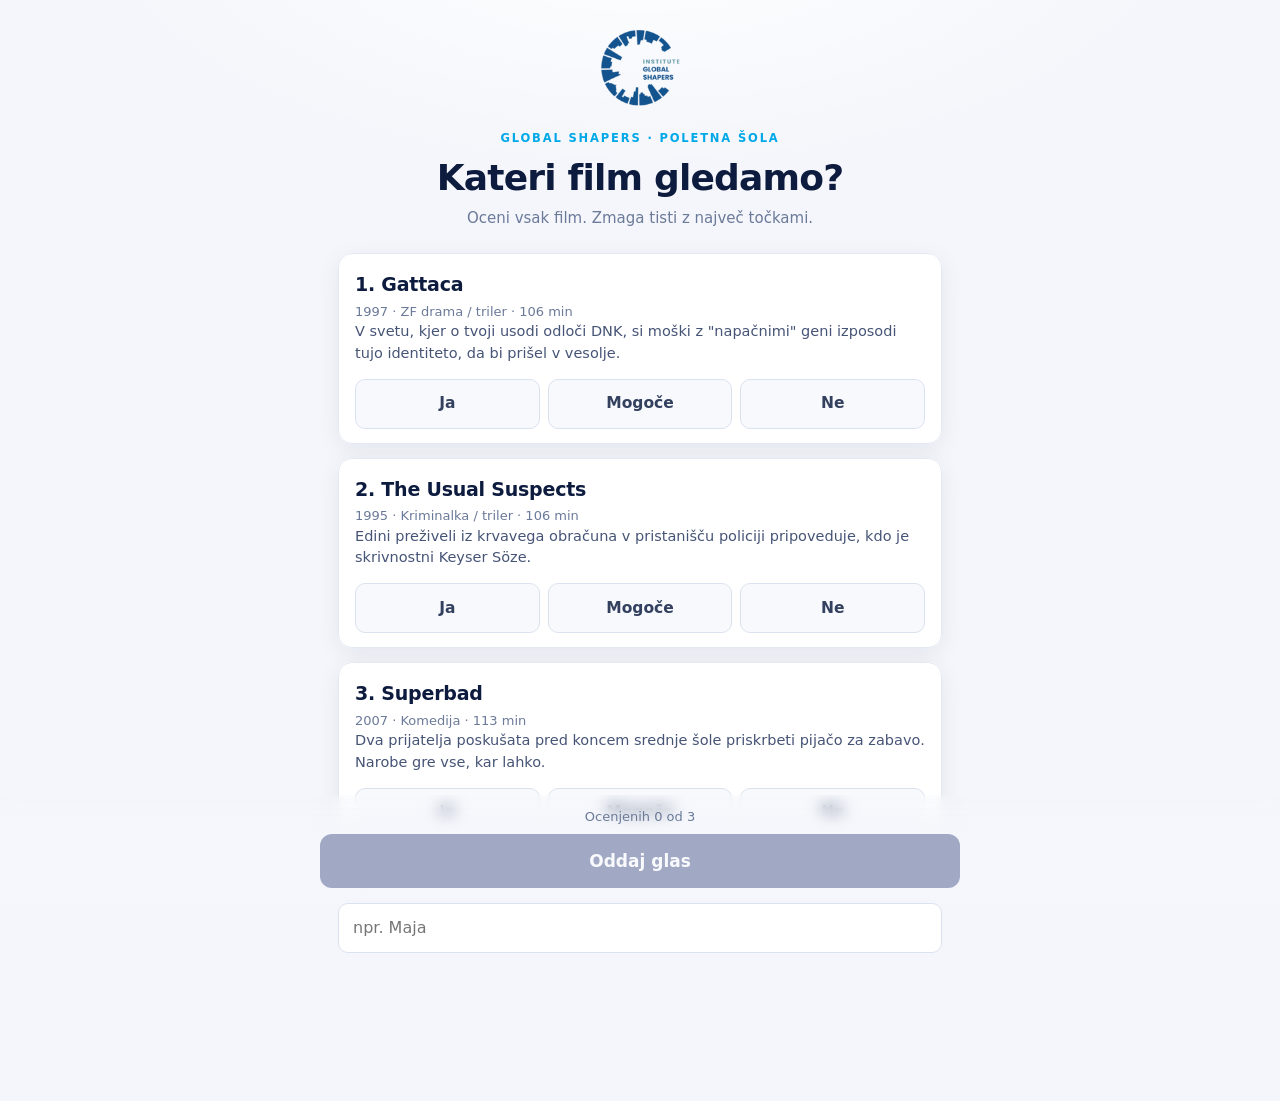
==== index.html @ 5f7be30f "Izbor filma — glasovalna aplikacija za poletno šolo Statična aplikacija (app/) + Apps Script zaledje" ====
<!doctype html>
<html lang="sl">
<head>
<meta charset="utf-8">
<meta name="viewport" content="width=device-width, initial-scale=1">
<meta name="theme-color" content="#f4f6fb">
<title>Izbor filma</title>
<link rel="stylesheet" href="stil.css">
</head>
<body>

<div class="ovoj">
  <header class="glava">
    <img class="logo" src="logo.png" alt="Inštitut Global Shapers" width="128" height="128">
    <div class="znacka">Global Shapers · Poletna šola</div>
    <h1 id="naslov">Kateri film gledamo?</h1>
    <p class="podnaslov" id="podnaslov"></p>
  </header>

  <main id="vsebina">
    <form id="obrazec" novalidate>
      <div id="filmi"></div>

      <div class="ime-blok">
        <label for="ime">Tvoje ime (ni obvezno)</label>
        <input type="text" id="ime" name="ime" autocomplete="off" maxlength="40" placeholder="npr. Maja">
      </div>

      <div id="sporocilo"></div>
    </form>
  </main>

  <noscript>
    <p class="sporocilo napaka">Za glasovanje mora biti vklopljen JavaScript.</p>
  </noscript>
</div>

<div class="spodaj" id="spodaj">
  <div class="spodaj-ovoj">
    <p class="stevec" id="stevec">Ocenjenih 0 od 0</p>
    <button type="submit" class="glavni" id="poslji" form="obrazec" disabled>Oddaj glas</button>
  </div>
</div>

<script src="filmi.js"></script>
<script>
(function () {
  'use strict';

  var K = window.KONFIG;
  var params = new URLSearchParams(location.search);
  var kiosk = params.get('kiosk') === '1';       // laptop kroži po sobi
  var LOKALNO = !K.scriptUrl;                    // ni backenda -> shrani v brskalnik

  var KLJUC_NAPRAVA = 'izborFilma.naprava';
  var KLJUC_GLASOVAL = 'izborFilma.glasoval';
  var KLJUC_VRSTA = 'izborFilma.cakalnaVrsta';
  var KLJUC_LOKALNI = 'izborFilma.lokalniGlasovi';

  /* ---------- pomozne ---------- */

  function el(id) { return document.getElementById(id); }

  function shrani(k, v) {
    try { localStorage.setItem(k, JSON.stringify(v)); } catch (e) {}
  }

  function preberi(k, privzeto) {
    try {
      var v = localStorage.getItem(k);
      return v === null ? privzeto : JSON.parse(v);
    } catch (e) { return privzeto; }
  }

  function napravaId() {
    var id = preberi(KLJUC_NAPRAVA, null);
    if (!id) {
      id = 'n-' + Math.random().toString(36).slice(2) + Math.random().toString(36).slice(2);
      shrani(KLJUC_NAPRAVA, id);
    }
    return id;
  }

  function pobegni(s) {
    return String(s).replace(/[&<>"']/g, function (c) {
      return { '&': '&amp;', '<': '&lt;', '>': '&gt;', '"': '&quot;', "'": '&#39;' }[c];
    });
  }

  /* JSONP: deluje tudi tam, kjer CORS ponagaja, in nam vrne potrditev. */
  function jsonp(url, podatki, casOmejitev) {
    return new Promise(function (resolve, reject) {
      var ime = 'cb' + Math.random().toString(36).slice(2);
      var skripta = document.createElement('script');
      var ura = setTimeout(function () { pocisti(); reject(new Error('cas')); }, casOmejitev || 12000);

      function pocisti() {
        clearTimeout(ura);
        try { delete window[ime]; } catch (e) { window[ime] = undefined; }
        if (skripta.parentNode) skripta.parentNode.removeChild(skripta);
      }

      window[ime] = function (odgovor) { pocisti(); resolve(odgovor); };

      var q = new URLSearchParams(podatki || {});
      q.set('callback', ime);
      skripta.src = url + (url.indexOf('?') === -1 ? '?' : '&') + q.toString();
      skripta.onerror = function () { pocisti(); reject(new Error('omrezje')); };
      document.head.appendChild(skripta);
    });
  }

  /* ---------- izris ---------- */

  el('naslov').textContent = K.naslov;
  el('podnaslov').textContent = K.podnaslov;
  document.title = K.naslov;

  var izbire = {};

  function izrisiFilme() {
    var html = K.filmi.map(function (f, i) {
      var moznosti = K.moznosti.map(function (m) {
        var id = 'o-' + f.id + '-' + m.kljuc;
        return '<input type="radio" name="' + f.id + '" id="' + id + '" value="' + m.kljuc + '">' +
               '<label for="' + id + '" data-kljuc="' + m.kljuc + '">' + pobegni(m.oznaka) + '</label>';
      }).join('');

      return '' +
        '<fieldset class="film" id="kartica-' + f.id + '">' +
          '<legend>' +
            '<span class="film-naslov">' + (i + 1) + '. ' + pobegni(f.naslov) + '</span>' +
            '<span class="film-meta">' + pobegni([f.leto, f.zanr, f.dolzina].filter(Boolean).join(' · ')) + '</span>' +
          '</legend>' +
          (f.opis ? '<p class="film-opis">' + pobegni(f.opis) + '</p>' : '') +
          '<div class="moznosti">' + moznosti + '</div>' +
        '</fieldset>';
    }).join('');

    el('filmi').innerHTML = html;
  }

  function osveziStevec() {
    var n = Object.keys(izbire).length;
    el('stevec').textContent = 'Ocenjenih ' + n + ' od ' + K.filmi.length;
    el('poslji').disabled = n < K.filmi.length;
  }

  el('filmi').addEventListener('change', function (e) {
    var t = e.target;
    if (t && t.type === 'radio') {
      izbire[t.name] = t.value;
      var kartica = el('kartica-' + t.name);
      if (kartica) kartica.classList.add('odgovorjen');
      osveziStevec();
    }
  });

  /* ---------- sporocila ---------- */

  function sporocilo(besedilo, vrsta) {
    el('sporocilo').innerHTML = besedilo
      ? '<p class="sporocilo ' + (vrsta || 'info') + '">' + besedilo + '</p>'
      : '';
  }

  /* ---------- oddaja ---------- */

  function sestaviGlas() {
    var ocene = {};
    K.filmi.forEach(function (f) {
      var m = K.moznosti.filter(function (x) { return x.kljuc === izbire[f.id]; })[0];
      ocene[f.id] = m ? m.tocke : 0;
    });
    return {
      ime: (el('ime').value || '').trim().slice(0, 40),
      naprava: kiosk ? 'kiosk-' + Math.random().toString(36).slice(2) : napravaId(),
      ocene: ocene
    };
  }

  function shraniLokalno(glas) {
    var vsi = preberi(KLJUC_LOKALNI, []);
    // na isti napravi zadnji glas povozi prejsnji (razen v kiosk nacinu)
    vsi = vsi.filter(function (g) { return g.naprava !== glas.naprava; });
    vsi.push({ ime: glas.ime, naprava: glas.naprava, ocene: glas.ocene, cas: new Date().toISOString() });
    shrani(KLJUC_LOKALNI, vsi);
  }

  function poslji(glas) {
    return jsonp(K.scriptUrl, {
      action: 'glas',
      ime: glas.ime,
      naprava: glas.naprava,
      ocene: JSON.stringify(glas.ocene)
    });
  }

  /* Cakalna vrsta: ce povezava odpove, glas ne gre v nic. */
  function vVrsto(glas) {
    var v = preberi(KLJUC_VRSTA, []);
    v = v.filter(function (g) { return g.naprava !== glas.naprava; });
    v.push(glas);
    shrani(KLJUC_VRSTA, v);
  }

  function obdelajVrsto() {
    if (LOKALNO) return;
    var v = preberi(KLJUC_VRSTA, []);
    if (!v.length) return;
    var glas = v[0];
    poslji(glas).then(function (o) {
      if (o && o.ok) {
        shrani(KLJUC_VRSTA, preberi(KLJUC_VRSTA, []).slice(1));
        obdelajVrsto();
      }
    }).catch(function () { /* poskusimo kasneje */ });
  }

  el('obrazec').addEventListener('submit', function (e) {
    e.preventDefault();
    if (Object.keys(izbire).length < K.filmi.length) return;

    var glas = sestaviGlas();
    var gumb = el('poslji');
    gumb.disabled = true;
    gumb.textContent = 'Pošiljam…';
    sporocilo('');

    if (LOKALNO) {
      shraniLokalno(glas);
      zahvala(true);
      return;
    }

    poslji(glas).then(function (o) {
      if (o && o.ok) {
        shrani(KLJUC_GLASOVAL, true);
        zahvala(true);
      } else {
        throw new Error((o && o.napaka) || 'neznana napaka');
      }
    }).catch(function () {
      vVrsto(glas);
      shrani(KLJUC_GLASOVAL, true);
      zahvala(false);
    });
  });

  function zahvala(uspelo) {
    var opomba = uspelo
      ? 'Glas je zabeležen.'
      : 'Povezava je odpovedala, zato je glas shranjen na tvoji napravi. Pusti to stran odprto — poslala ga bo sama, ko bo signal.';

    el('vsebina').innerHTML =
      '<div class="zahvala">' +
        '<div class="kljukica">' + (uspelo ? '✓' : '⏳') + '</div>' +
        '<h2>Hvala!</h2>' +
        '<p>' + opomba + '</p>' +
        '<button type="button" class="drugotni" id="naprej">' +
          (kiosk ? 'Naslednji, prosim' : 'Poglej rezultate') +
        '</button>' +
      '</div>';

    el('spodaj').style.display = 'none';
    window.scrollTo(0, 0);

    el('naprej').addEventListener('click', function () {
      if (kiosk) location.href = 'index.html?kiosk=1';
      else location.href = 'rezultati.html';
    });

    if (kiosk) setTimeout(function () { location.href = 'index.html?kiosk=1'; }, 4000);
    if (!uspelo) setTimeout(obdelajVrsto, 5000);
  }

  /* ---------- zagon ---------- */

  izrisiFilme();
  osveziStevec();

  if (LOKALNO) {
    sporocilo('<strong>Lokalni način.</strong> V <code>filmi.js</code> ni nastavljen <code>scriptUrl</code>, zato se glasovi shranjujejo samo v ta brskalnik. Za skupinsko glasovanje glej NAVODILA.md.', 'info');
  } else if (!kiosk && preberi(KLJUC_GLASOVAL, false)) {
    sporocilo('S te naprave je glas že oddan. Če glasuješ znova, boš prejšnji glas <strong>zamenjal</strong>. <a href="rezultati.html">Rezultati →</a>', 'info');
  }

  obdelajVrsto();
  window.addEventListener('online', obdelajVrsto);
  setInterval(obdelajVrsto, 15000);
})();
</script>
</body>
</html>
---- stil.css ----
/* Izbor filma — barvna podoba Inštituta Global Shapers.
   Brez zunanjih pisav, knjižnic in CDN-jev: vse se naloži z istega naslova. */

:root {
  /* barve, odčitane z globalshapers.si */
  --navy:          #0d1b3e;   /* naslovi */
  --navy-2:        #1a2b6d;   /* gumbi, poudarki */
  --cyan:          #00a8e8;   /* akcent */
  --cyan-temn:     #0089bd;
  --mut:           #6b7a99;   /* pomožno besedilo */
  --ozadje:        #f4f6fb;
  --kartica:       #ffffff;
  --kartica-rob:   #e3e8f2;
  --polje:         #f7f9fd;
  --polje-rob:     #dbe2ef;
  --nevtralno:     #94a0b8;

  --radij:         14px;
  --senca:         0 6px 24px rgba(13, 27, 62, .07);
  --senca-mocna:   0 10px 34px rgba(13, 27, 62, .12);
}

* { box-sizing: border-box; }

html, body { margin: 0; padding: 0; }

body {
  background:
    radial-gradient(900px 420px at 50% -8%, #ffffff 0%, transparent 62%),
    var(--ozadje);
  color: var(--navy);
  font-family: system-ui, -apple-system, "Segoe UI", Roboto, "Helvetica Neue", Arial, sans-serif;
  font-size: 17px;
  line-height: 1.5;
  -webkit-text-size-adjust: 100%;
  min-height: 100vh;
}

.ovoj {
  max-width: 640px;
  margin: 0 auto;
  padding: 26px 18px 140px;
}

/* ---------- glava ---------- */

.glava { text-align: center; margin-bottom: 24px; }

.logo {
  width: 84px;
  height: 84px;
  display: block;
  margin: 0 auto 14px;
}

.znacka {
  display: inline-block;
  font-size: 11.5px;
  font-weight: 700;
  letter-spacing: .16em;
  text-transform: uppercase;
  color: var(--cyan);
  margin-bottom: 10px;
}

h1 {
  font-size: clamp(26px, 7vw, 36px);
  line-height: 1.15;
  margin: 0 0 8px;
  letter-spacing: -.022em;
  color: var(--navy);
}

.podnaslov { color: var(--mut); margin: 0; font-size: 15px; }

/* ---------- kartica filma ---------- */

.film {
  background: var(--kartica);
  border: 1px solid var(--kartica-rob);
  border-radius: var(--radij);
  padding: 16px 16px 14px;
  margin-bottom: 14px;
  box-shadow: var(--senca);
}

.film.odgovorjen { border-color: rgba(0, 168, 232, .45); }

.film legend { float: left; width: 100%; padding: 0; }

/* legend brez float bi se izrisal nad okvirjem kartice */
.film::after { content: ''; display: block; clear: both; }

fieldset { border: 0; margin: 0; padding: 0; }

.film-naslov {
  font-size: 19px;
  font-weight: 700;
  letter-spacing: -.012em;
  display: block;
  color: var(--navy);
}

.film-meta {
  color: var(--mut);
  font-size: 13px;
  margin-top: 3px;
  display: block;
}

.film-opis {
  color: #465476;
  font-size: 14.5px;
  margin: 10px 0 14px;
}

/* ---------- gumbi za oceno ---------- */

.moznosti { display: grid; grid-template-columns: repeat(3, 1fr); gap: 8px; }

.moznosti input { position: absolute; opacity: 0; width: 0; height: 0; }

.moznosti label {
  display: flex;
  align-items: center;
  justify-content: center;
  min-height: 50px;
  border: 1px solid var(--polje-rob);
  border-radius: 10px;
  background: var(--polje);
  color: #33415f;
  font-size: 15.5px;
  font-weight: 600;
  cursor: pointer;
  user-select: none;
  transition: transform .08s ease, background .12s ease, border-color .12s ease, color .12s ease;
}

.moznosti label:active { transform: scale(.97); }

.moznosti input:focus-visible + label { outline: 2px solid var(--cyan); outline-offset: 2px; }

/* tri jasno ločena stanja v barvah znamke */
.moznosti input:checked + label[data-kljuc="ja"] {
  background: var(--cyan); border-color: var(--cyan); color: #fff;
}
.moznosti input:checked + label[data-kljuc="mogoce"] {
  background: var(--navy-2); border-color: var(--navy-2); color: #fff;
}
.moznosti input:checked + label[data-kljuc="ne"] {
  background: #e9edf6; border-color: var(--nevtralno); color: #4a5772;
}

/* ---------- ime ---------- */

.ime-blok { margin: 22px 0 8px; }

.ime-blok label { display: block; font-size: 14px; color: var(--mut); margin-bottom: 7px; }

input[type="text"] {
  width: 100%;
  min-height: 50px;
  padding: 0 14px;
  background: var(--kartica);
  border: 1px solid var(--polje-rob);
  border-radius: 10px;
  color: var(--navy);
  font-size: 16px;
  font-family: inherit;
}

input[type="text"]:focus-visible { outline: 2px solid var(--cyan); outline-offset: 1px; }

/* ---------- spodnja vrstica ---------- */

.spodaj {
  position: fixed;
  left: 0; right: 0; bottom: 0;
  padding: 12px 18px calc(12px + env(safe-area-inset-bottom));
  background: linear-gradient(180deg, rgba(244, 246, 251, 0), rgba(244, 246, 251, .97) 38%);
  backdrop-filter: blur(8px);
}

.spodaj-ovoj { max-width: 640px; margin: 0 auto; }

.stevec { font-size: 13px; color: var(--mut); text-align: center; margin: 0 0 8px; }

button.glavni {
  width: 100%;
  min-height: 54px;
  border: 0;
  border-radius: 12px;
  background: var(--navy-2);
  color: #fff;
  font-size: 17px;
  font-weight: 700;
  font-family: inherit;
  cursor: pointer;
  box-shadow: var(--senca-mocna);
  transition: transform .08s ease, opacity .15s ease, background .15s ease;
}

button.glavni:active { transform: scale(.985); }
button.glavni:disabled { opacity: .38; cursor: not-allowed; box-shadow: none; }

.drugotni {
  display: inline-flex;
  align-items: center;
  justify-content: center;
  text-decoration: none;
  min-height: 46px;
  padding: 0 18px;
  border: 1px solid var(--polje-rob);
  border-radius: 10px;
  background: var(--kartica);
  color: var(--navy-2);
  font-size: 15px;
  font-weight: 600;
  font-family: inherit;
  cursor: pointer;
}

/* ---------- sporocila ---------- */

.sporocilo {
  margin: 14px 0 0;
  padding: 12px 14px;
  border-radius: 10px;
  font-size: 14.5px;
  border: 1px solid;
}

.sporocilo.info   { background: #eaf7fe; border-color: rgba(0,168,232,.35);  color: #0b5d80; }
.sporocilo.napaka { background: #fdeeee; border-color: rgba(200,60,60,.35);  color: #8e2a2a; }
.sporocilo.ok     { background: #eaf7fe; border-color: rgba(0,168,232,.35);  color: #0b5d80; }

.sporocilo a { color: var(--navy-2); }
.sporocilo code {
  background: rgba(13,27,62,.06);
  padding: 1px 5px;
  border-radius: 4px;
  font-size: 13px;
}

/* ---------- zahvala ---------- */

.zahvala { text-align: center; padding: 40px 0; }
.zahvala .kljukica {
  font-size: 40px;
  line-height: 1;
  margin: 0 auto 14px;
  width: 78px; height: 78px;
  border-radius: 50%;
  display: flex; align-items: center; justify-content: center;
  background: var(--cyan);
  color: #fff;
}
.zahvala h2 { font-size: 26px; margin: 0 0 8px; color: var(--navy); }
.zahvala p { color: var(--mut); margin: 0 0 22px; }

/* ---------- rezultati ---------- */

.vrstica { margin-bottom: 18px; }

.vrstica-glava {
  display: flex;
  justify-content: space-between;
  align-items: baseline;
  gap: 10px;
  margin-bottom: 7px;
}

.vrstica-naslov { font-weight: 700; font-size: 16.5px; color: var(--navy); }
.vrstica-tocke { color: var(--navy-2); font-weight: 700; font-size: 16px; white-space: nowrap; }

.stolpec-ozadje {
  height: 14px;
  background: #e7ebf4;
  border-radius: 999px;
  overflow: hidden;
  border: 1px solid var(--kartica-rob);
}

.stolpec {
  height: 100%;
  background: var(--navy-2);
  border-radius: 999px;
  transition: width .5s ease;
}

.vrstica.zmagovalec .stolpec { background: linear-gradient(90deg, var(--cyan), var(--cyan-temn)); }
.vrstica.zmagovalec .vrstica-tocke { color: var(--cyan-temn); }

.razbitje { font-size: 12.5px; color: var(--mut); margin-top: 6px; }

.povzetek {
  background: var(--kartica);
  border: 1px solid var(--kartica-rob);
  border-radius: var(--radij);
  padding: 18px;
  margin-bottom: 24px;
  text-align: center;
  box-shadow: var(--senca);
}

.povzetek .veliko { font-size: 32px; font-weight: 800; letter-spacing: -.025em; color: var(--navy); }
.povzetek .majhno { font-size: 12px; color: var(--mut); text-transform: uppercase; letter-spacing: .12em; }

.noga { text-align: center; margin-top: 30px; font-size: 13px; color: var(--mut); }
.noga a { color: var(--navy-2); }

@media (prefers-reduced-motion: reduce) {
  * { transition: none !important; animation: none !important; }
}
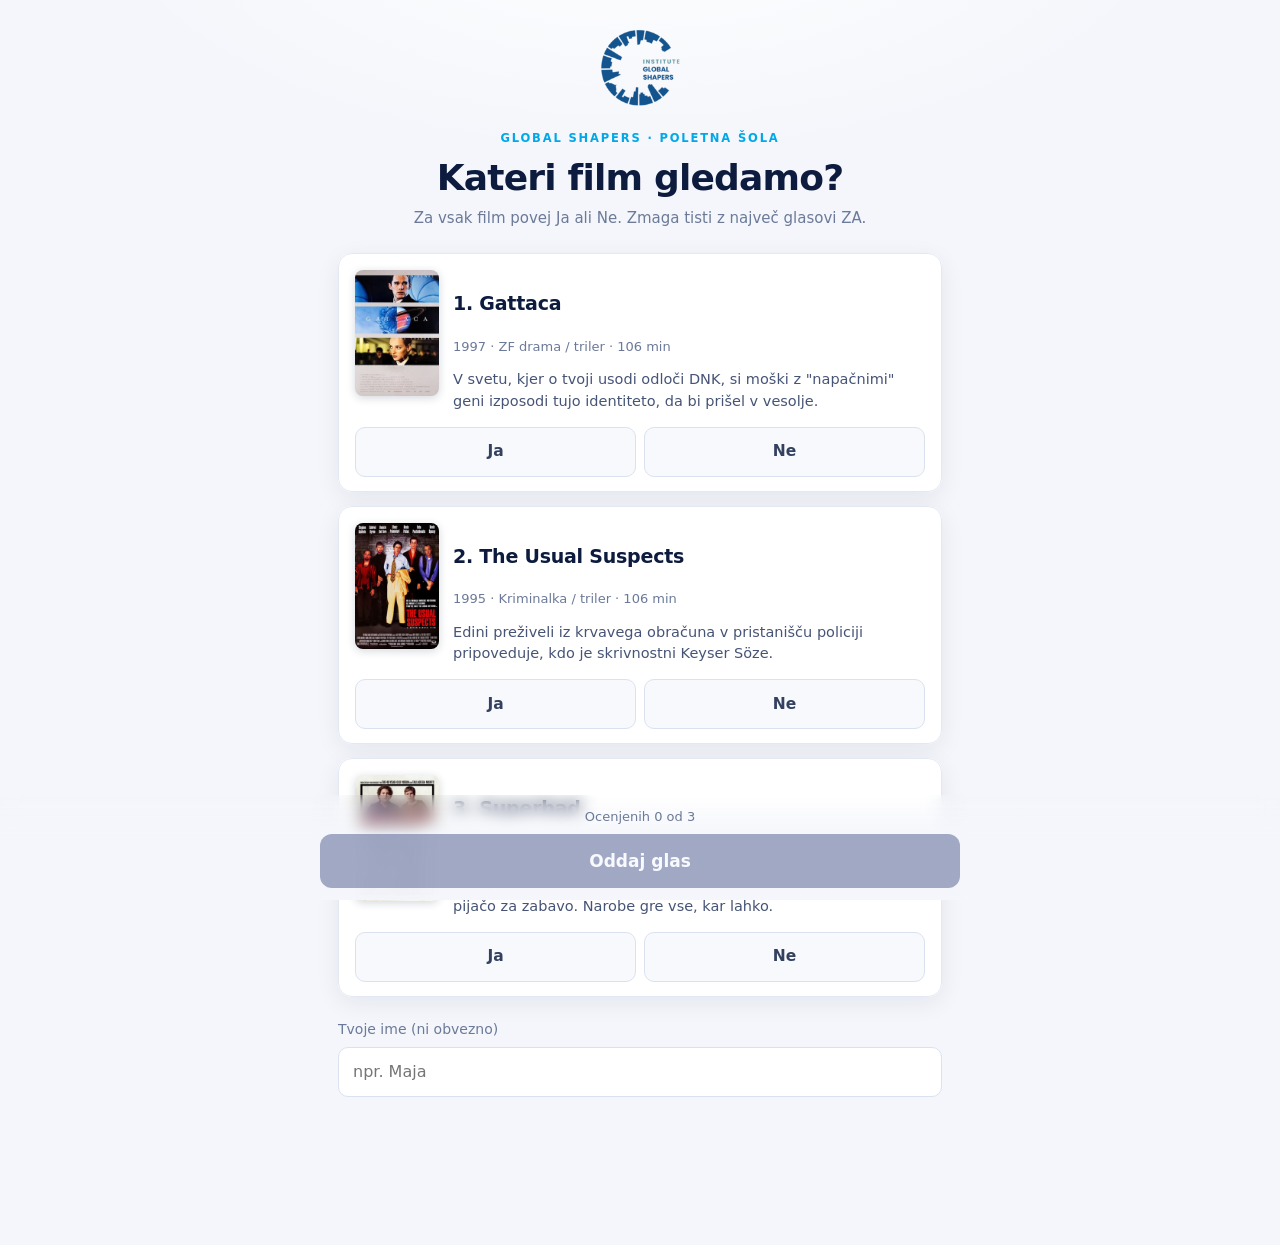
==== commit e1fd794e: "Samo Ja/Ne namesto treh stopenj + plakati filmov - moznosti: Ja (2) / Ne (0); lestvica prikazuje ste" ====
--- a/index.html
+++ b/index.html
@@ -126,13 +126,23 @@
                '<label for="' + id + '" data-kljuc="' + m.kljuc + '">' + pobegni(m.oznaka) + '</label>';
       }).join('');
 
+      var plakat = f.plakat
+        ? '<img class="plakat" src="' + pobegni(f.plakat) + '" alt="Plakat filma ' + pobegni(f.naslov) + '"' +
+          ' width="84" height="126" onerror="this.remove()">'
+        : '';
+
       return '' +
         '<fieldset class="film" id="kartica-' + f.id + '">' +
-          '<legend>' +
-            '<span class="film-naslov">' + (i + 1) + '. ' + pobegni(f.naslov) + '</span>' +
-            '<span class="film-meta">' + pobegni([f.leto, f.zanr, f.dolzina].filter(Boolean).join(' · ')) + '</span>' +
-          '</legend>' +
-          (f.opis ? '<p class="film-opis">' + pobegni(f.opis) + '</p>' : '') +
+          // legenda je skrita za oci, a jo bralnik zaslona prebere kot naslov skupine
+          '<legend class="skrito">' + (i + 1) + '. ' + pobegni(f.naslov) + ' — tvoja ocena</legend>' +
+          '<div class="film-vrh">' +
+            plakat +
+            '<div class="film-tekst">' +
+              '<p class="film-naslov">' + (i + 1) + '. ' + pobegni(f.naslov) + '</p>' +
+              '<p class="film-meta">' + pobegni([f.leto, f.zanr, f.dolzina].filter(Boolean).join(' · ')) + '</p>' +
+              (f.opis ? '<p class="film-opis">' + pobegni(f.opis) + '</p>' : '') +
+            '</div>' +
+          '</div>' +
           '<div class="moznosti">' + moznosti + '</div>' +
         '</fieldset>';
     }).join('');
--- a/stil.css
+++ b/stil.css
@@ -86,12 +86,28 @@
 
 .film.odgovorjen { border-color: rgba(0, 168, 232, .45); }
 
-.film legend { float: left; width: 100%; padding: 0; }
-
-/* legend brez float bi se izrisal nad okvirjem kartice */
-.film::after { content: ''; display: block; clear: both; }
-
 fieldset { border: 0; margin: 0; padding: 0; }
+
+/* legenda je samo za bralnike zaslona; naslov je viden v .film-naslov */
+.skrito {
+  position: absolute; width: 1px; height: 1px; padding: 0;
+  margin: -1px; overflow: hidden; clip: rect(0 0 0 0); white-space: nowrap; border: 0;
+}
+
+/* plakat levo, besedilo desno */
+.film-vrh { display: flex; gap: 14px; align-items: flex-start; }
+
+.plakat {
+  flex: 0 0 auto;
+  width: 84px;
+  height: 126px;
+  object-fit: cover;
+  border-radius: 8px;
+  background: #e2e7f1;
+  box-shadow: 0 2px 8px rgba(11, 31, 63, .18);
+}
+
+.film-tekst { min-width: 0; }
 
 .film-naslov {
   font-size: 19px;
@@ -111,12 +127,20 @@
 .film-opis {
   color: #465476;
   font-size: 14.5px;
-  margin: 10px 0 14px;
+  margin: 8px 0 0;
+}
+
+/* razmik med blokom s plakatom in gumbi za oceno */
+.film-vrh + .moznosti { margin-top: 14px; }
+
+@media (max-width: 360px) {
+  .plakat { width: 66px; height: 99px; }
+  .film-vrh { gap: 10px; }
 }
 
 /* ---------- gumbi za oceno ---------- */
 
-.moznosti { display: grid; grid-template-columns: repeat(3, 1fr); gap: 8px; }
+.moznosti { display: grid; grid-template-columns: repeat(auto-fit, minmax(110px, 1fr)); gap: 8px; }
 
 .moznosti input { position: absolute; opacity: 0; width: 0; height: 0; }
 
@@ -140,7 +164,7 @@
 
 .moznosti input:focus-visible + label { outline: 2px solid var(--cyan); outline-offset: 2px; }
 
-/* tri jasno ločena stanja v barvah znamke */
+/* jasno ločena stanja v barvah znamke (mogoce ostane za primer 3 stopenj) */
 .moznosti input:checked + label[data-kljuc="ja"] {
   background: var(--cyan); border-color: var(--cyan); color: #fff;
 }
@@ -264,14 +288,23 @@
 
 .vrstica-glava {
   display: flex;
-  justify-content: space-between;
+  justify-content: flex-start;
   align-items: baseline;
   gap: 10px;
   margin-bottom: 7px;
 }
 
 .vrstica-naslov { font-weight: 700; font-size: 16.5px; color: var(--navy); }
-.vrstica-tocke { color: var(--navy-2); font-weight: 700; font-size: 16px; white-space: nowrap; }
+
+.vrstica-plakat {
+  width: 36px; height: 54px;
+  object-fit: cover;
+  border-radius: 5px;
+  flex: 0 0 auto;
+  align-self: center;
+  background: #e2e7f1;
+}
+.vrstica-tocke { color: var(--navy-2); font-weight: 700; font-size: 16px; white-space: nowrap; margin-left: auto; }
 
 .stolpec-ozadje {
   height: 14px;
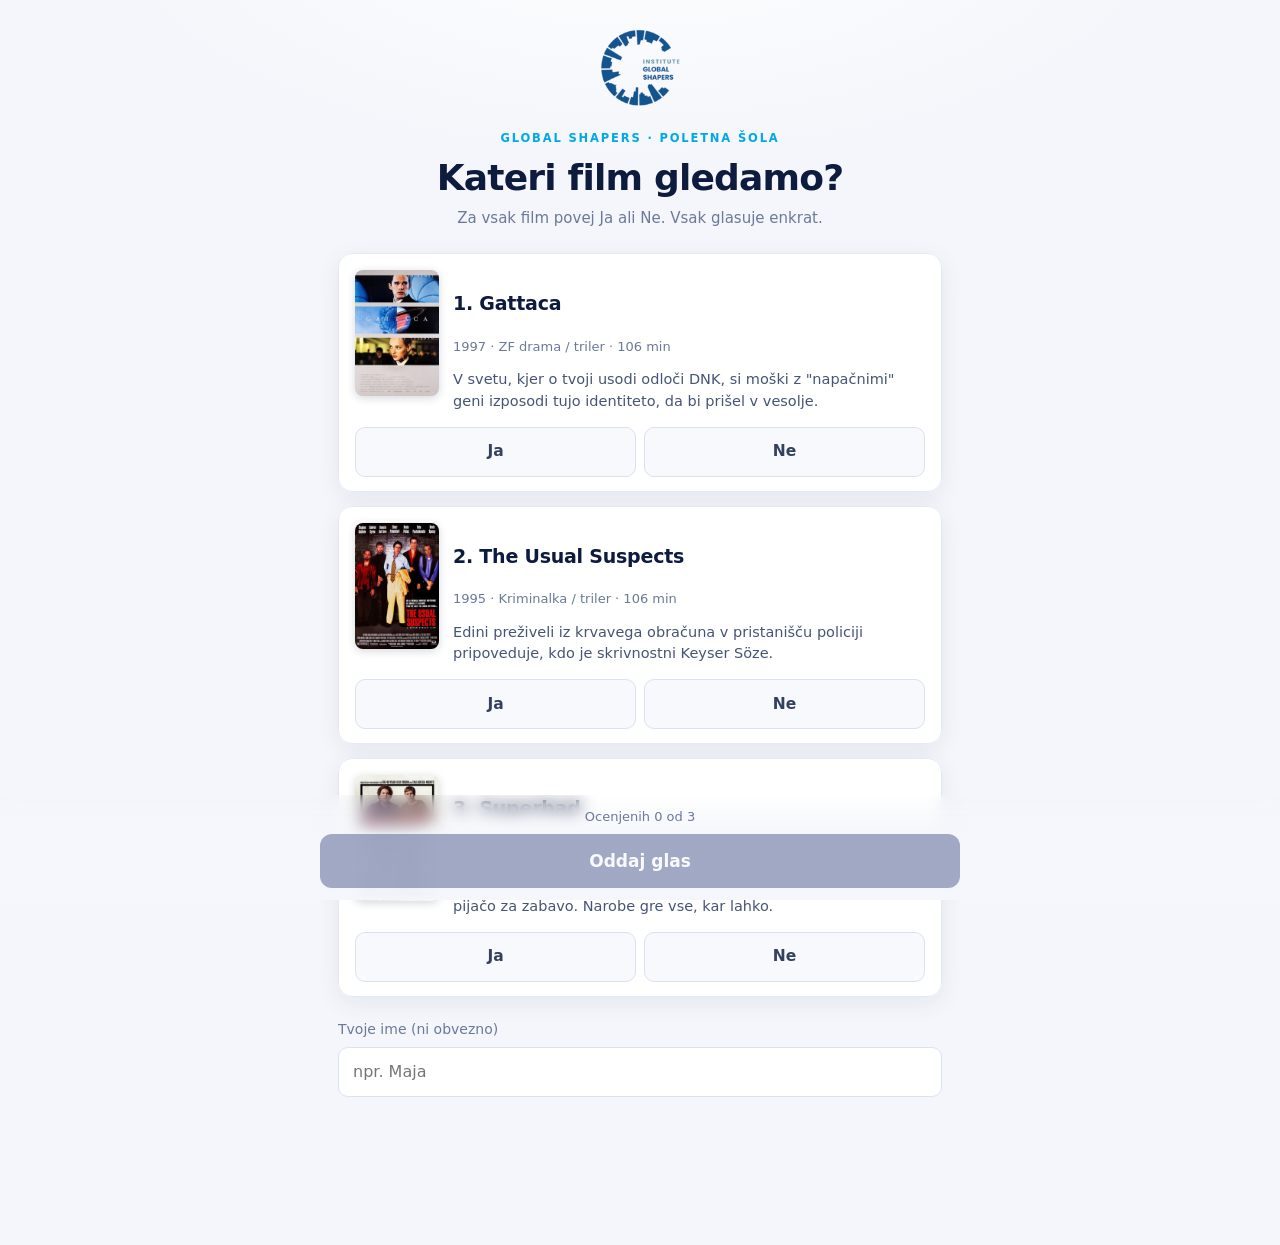
==== commit e0782011: "En glas na osebo: po oddaji se obrazec zaklene Po uspesni (ali v vrsto shranjeni) oddaji se namesto " ====
--- a/index.html
+++ b/index.html
@@ -257,9 +257,23 @@
     });
   });
 
+  /* Ena naprava = en glas: ko je glas oddan, obrazca sploh ne pokazemo vec. */
+  function zeGlasoval() {
+    el('vsebina').innerHTML =
+      '<div class="zahvala">' +
+        '<div class="kljukica">✓</div>' +
+        '<h2>Tvoj glas je oddan</h2>' +
+        '<p>Vsak glasuje enkrat, zato je glasovanje na tej napravi zaključeno. ' +
+        'Rezultati se sproti osvežujejo.</p>' +
+        '<button type="button" class="drugotni" id="naprej">Poglej rezultate</button>' +
+      '</div>';
+    el('spodaj').style.display = 'none';
+    el('naprej').addEventListener('click', function () { location.href = 'rezultati.html'; });
+  }
+
   function zahvala(uspelo) {
     var opomba = uspelo
-      ? 'Glas je zabeležen.'
+      ? 'Glas je zabeležen. Vsak glasuje enkrat, zato je to tvoj končni glas.'
       : 'Povezava je odpovedala, zato je glas shranjen na tvoji napravi. Pusti to stran odprto — poslala ga bo sama, ko bo signal.';
 
     el('vsebina').innerHTML =
@@ -292,7 +306,7 @@
   if (LOKALNO) {
     sporocilo('<strong>Lokalni način.</strong> V <code>filmi.js</code> ni nastavljen <code>scriptUrl</code>, zato se glasovi shranjujejo samo v ta brskalnik. Za skupinsko glasovanje glej NAVODILA.md.', 'info');
   } else if (!kiosk && preberi(KLJUC_GLASOVAL, false)) {
-    sporocilo('S te naprave je glas že oddan. Če glasuješ znova, boš prejšnji glas <strong>zamenjal</strong>. <a href="rezultati.html">Rezultati →</a>', 'info');
+    zeGlasoval();
   }
 
   obdelajVrsto();
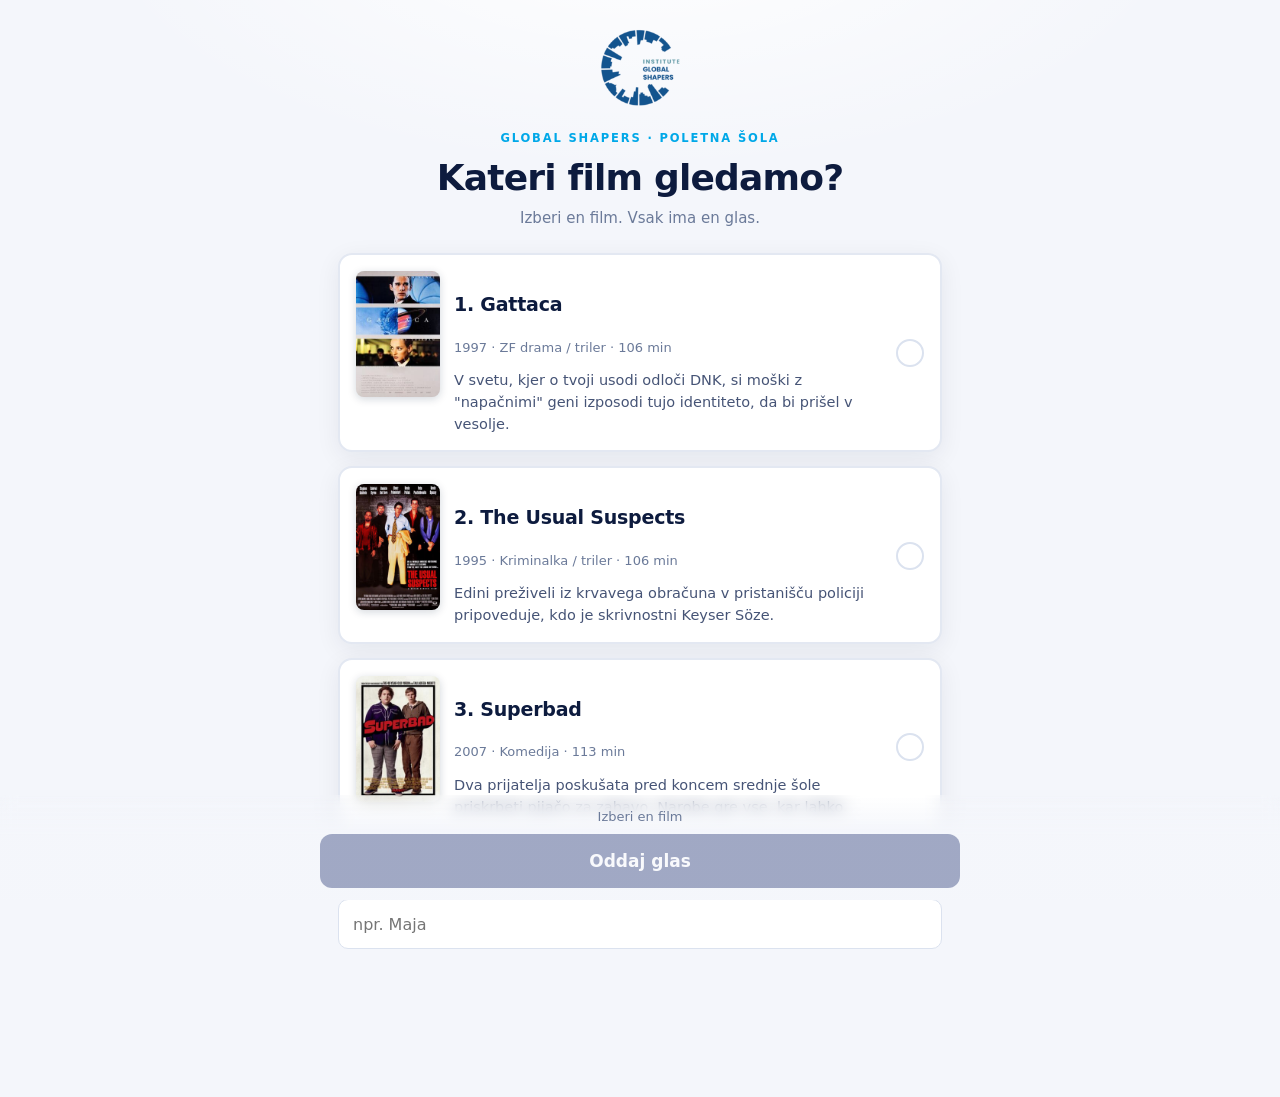
==== commit 77a15f69: "Vsak izbere en film (en clovek = en glas) - namesto Ja/Ne pri vsakem filmu je zdaj ena skupina izbir" ====
--- a/index.html
+++ b/index.html
@@ -116,25 +116,19 @@
   el('podnaslov').textContent = K.podnaslov;
   document.title = K.naslov;
 
-  var izbire = {};
+  var izbrani = null;   // en sam film na osebo
 
   function izrisiFilme() {
-    var html = K.filmi.map(function (f, i) {
-      var moznosti = K.moznosti.map(function (m) {
-        var id = 'o-' + f.id + '-' + m.kljuc;
-        return '<input type="radio" name="' + f.id + '" id="' + id + '" value="' + m.kljuc + '">' +
-               '<label for="' + id + '" data-kljuc="' + m.kljuc + '">' + pobegni(m.oznaka) + '</label>';
-      }).join('');
-
+    var kartice = K.filmi.map(function (f, i) {
+      var rid = 'izbira-' + f.id;
       var plakat = f.plakat
         ? '<img class="plakat" src="' + pobegni(f.plakat) + '" alt="Plakat filma ' + pobegni(f.naslov) + '"' +
           ' width="84" height="126" onerror="this.remove()">'
         : '';
 
       return '' +
-        '<fieldset class="film" id="kartica-' + f.id + '">' +
-          // legenda je skrita za oci, a jo bralnik zaslona prebere kot naslov skupine
-          '<legend class="skrito">' + (i + 1) + '. ' + pobegni(f.naslov) + ' — tvoja ocena</legend>' +
+        '<label class="film" id="kartica-' + f.id + '" for="' + rid + '">' +
+          '<input type="radio" class="izbira" name="izbira" id="' + rid + '" value="' + f.id + '">' +
           '<div class="film-vrh">' +
             plakat +
             '<div class="film-tekst">' +
@@ -142,26 +136,32 @@
               '<p class="film-meta">' + pobegni([f.leto, f.zanr, f.dolzina].filter(Boolean).join(' · ')) + '</p>' +
               (f.opis ? '<p class="film-opis">' + pobegni(f.opis) + '</p>' : '') +
             '</div>' +
+            '<span class="oznaka" aria-hidden="true"></span>' +
           '</div>' +
-          '<div class="moznosti">' + moznosti + '</div>' +
-        '</fieldset>';
+        '</label>';
     }).join('');
 
-    el('filmi').innerHTML = html;
+    el('filmi').innerHTML =
+      '<fieldset class="skupina">' +
+        '<legend class="skrito">Izberi en film</legend>' +
+        kartice +
+      '</fieldset>';
   }
 
   function osveziStevec() {
-    var n = Object.keys(izbire).length;
-    el('stevec').textContent = 'Ocenjenih ' + n + ' od ' + K.filmi.length;
-    el('poslji').disabled = n < K.filmi.length;
+    var f = izbrani && K.filmi.filter(function (x) { return x.id === izbrani; })[0];
+    el('stevec').textContent = f ? 'Izbrano: ' + f.naslov : 'Izberi en film';
+    el('poslji').disabled = !izbrani;
   }
 
   el('filmi').addEventListener('change', function (e) {
     var t = e.target;
-    if (t && t.type === 'radio') {
-      izbire[t.name] = t.value;
-      var kartica = el('kartica-' + t.name);
-      if (kartica) kartica.classList.add('odgovorjen');
+    if (t && t.type === 'radio' && t.name === 'izbira') {
+      izbrani = t.value;
+      K.filmi.forEach(function (f) {
+        var k = el('kartica-' + f.id);
+        if (k) k.classList.toggle('izbran', f.id === izbrani);
+      });
       osveziStevec();
     }
   });
@@ -177,10 +177,11 @@
   /* ---------- oddaja ---------- */
 
   function sestaviGlas() {
+    /* V preglednico gre 2 za izbrani film in 0 za ostale — zaledje sesteje
+       dvojke kot glasove ZA, zato tam ni treba nicesar spreminjati. */
     var ocene = {};
     K.filmi.forEach(function (f) {
-      var m = K.moznosti.filter(function (x) { return x.kljuc === izbire[f.id]; })[0];
-      ocene[f.id] = m ? m.tocke : 0;
+      ocene[f.id] = (f.id === izbrani) ? K.vrednostIzbranega : 0;
     });
     return {
       ime: (el('ime').value || '').trim().slice(0, 40),
@@ -229,7 +230,7 @@
 
   el('obrazec').addEventListener('submit', function (e) {
     e.preventDefault();
-    if (Object.keys(izbire).length < K.filmi.length) return;
+    if (!izbrani) return;
 
     var glas = sestaviGlas();
     var gumb = el('poslji');
--- a/stil.css
+++ b/stil.css
@@ -76,15 +76,55 @@
 /* ---------- kartica filma ---------- */
 
 .film {
+  display: block;
+  position: relative;
   background: var(--kartica);
-  border: 1px solid var(--kartica-rob);
+  border: 2px solid var(--kartica-rob);
   border-radius: var(--radij);
-  padding: 16px 16px 14px;
+  padding: 16px 16px 15px;
   margin-bottom: 14px;
   box-shadow: var(--senca);
-}
-
-.film.odgovorjen { border-color: rgba(0, 168, 232, .45); }
+  cursor: pointer;
+  -webkit-tap-highlight-color: transparent;
+}
+
+.film:active { transform: scale(.995); }
+
+/* izbrana kartica: obarvan rob in rahlo obarvano ozadje */
+.film.izbran {
+  border-color: var(--cyan);
+  background: #f2fbff;
+  box-shadow: 0 4px 16px rgba(0, 168, 232, .22);
+}
+
+/* pravi radio je skrit, a ostane dostopen s tipkovnico */
+.film .izbira { position: absolute; opacity: 0; width: 1px; height: 1px; }
+
+.film:has(.izbira:focus-visible) { outline: 2px solid var(--cyan); outline-offset: 2px; }
+
+/* krogec desno; ob izbiri kljukica */
+.oznaka {
+  flex: 0 0 auto;
+  align-self: center;
+  width: 28px;
+  height: 28px;
+  border: 2px solid var(--polje-rob);
+  border-radius: 50%;
+  background: #fff;
+  position: relative;
+}
+
+.film.izbran .oznaka { border-color: var(--cyan); background: var(--cyan); }
+
+.film.izbran .oznaka::after {
+  content: '';
+  position: absolute;
+  left: 8px; top: 4px;
+  width: 6px; height: 12px;
+  border: solid #fff;
+  border-width: 0 2.5px 2.5px 0;
+  transform: rotate(45deg);
+}
 
 fieldset { border: 0; margin: 0; padding: 0; }
 
